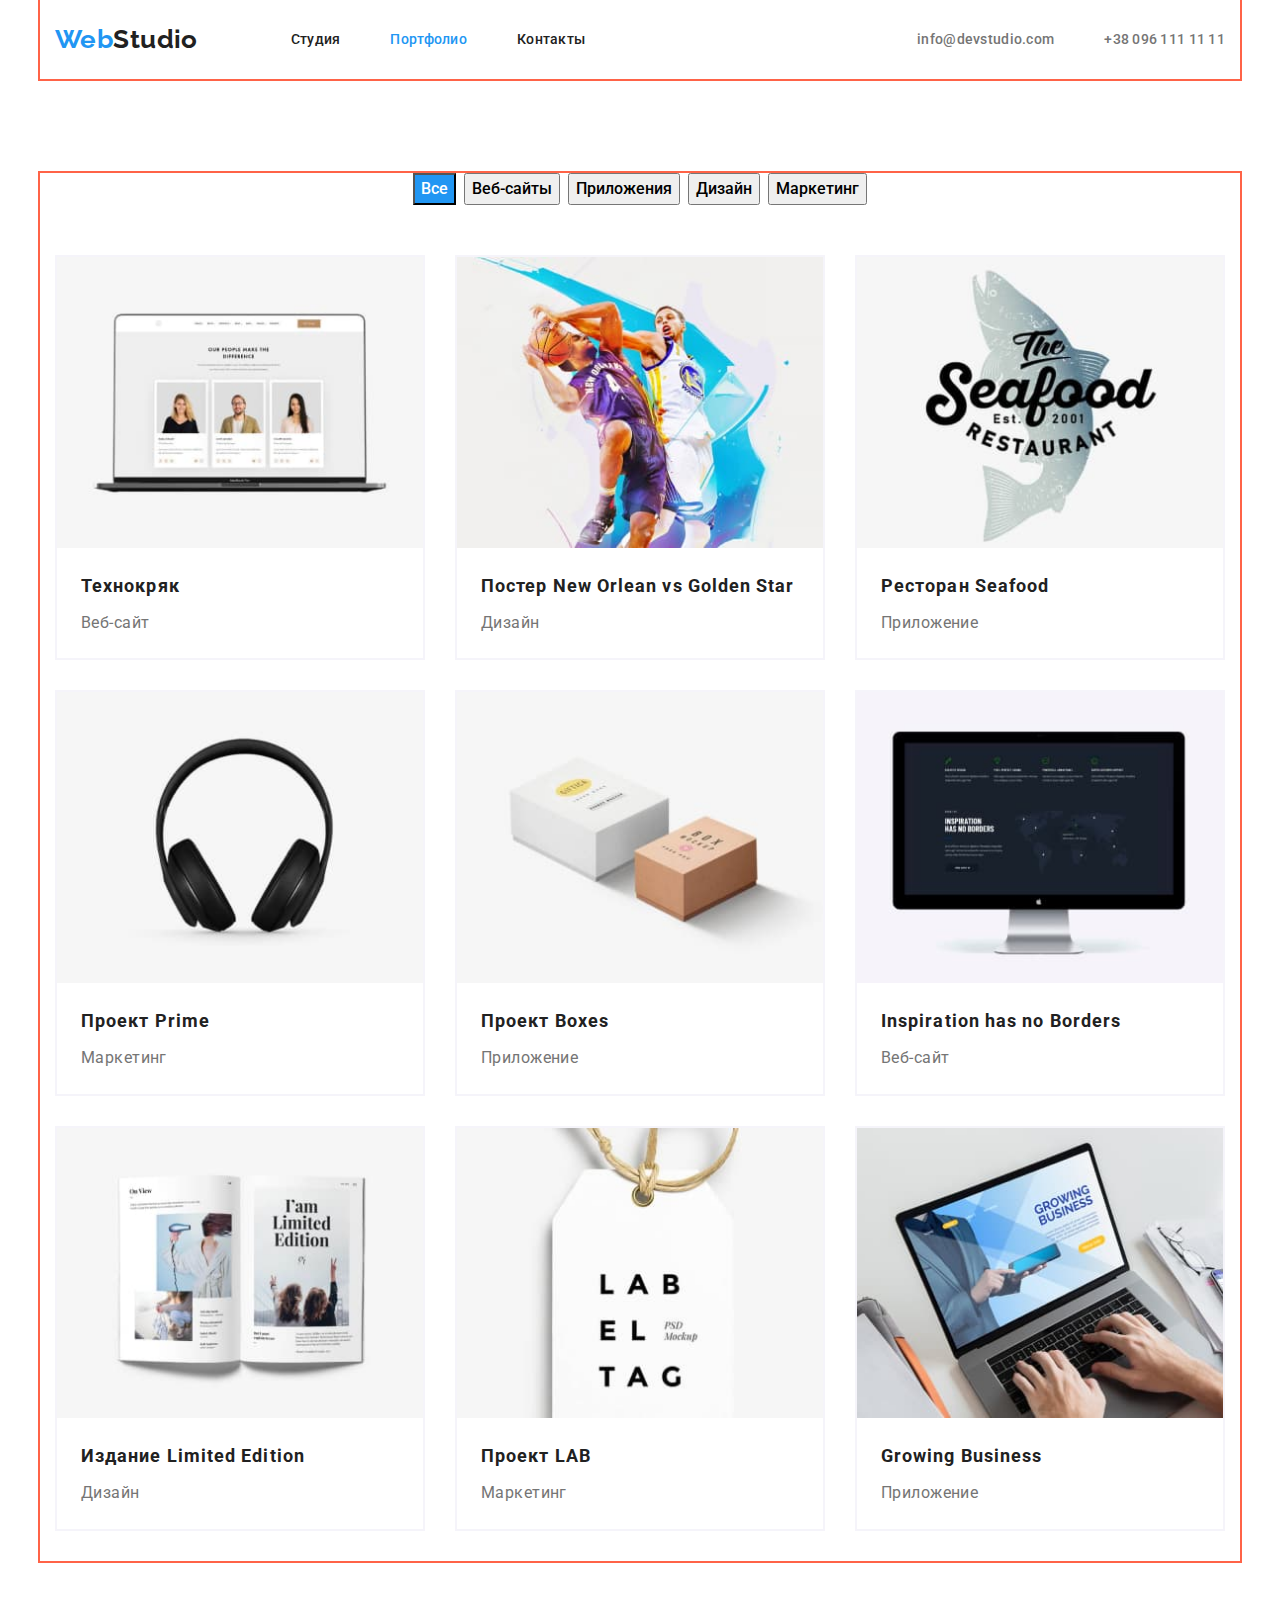
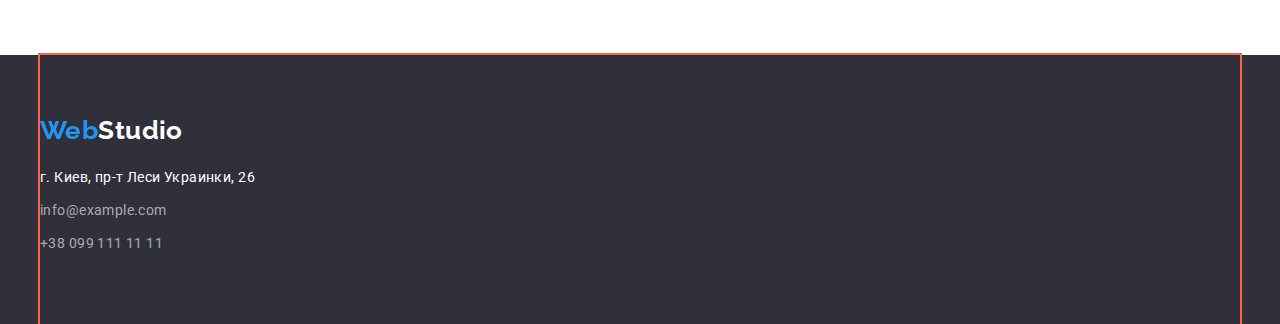
==== portfolio.html @ 0b4ef123 "hw4" ====
<!DOCTYPE html>
<html lang="ru">

<head>
    <meta charset="UTF-8">
    <meta http-equiv="X-UA-Compatible" content="IE=edge">
    <meta name="viewport" content="width=device-width, initial-scale=1.0">
    <link rel="preconnect" href="https://fonts.googleapis.com">
    <link rel="preconnect" href="https://fonts.gstatic.com" crossorigin>
    <link href="https://fonts.googleapis.com/css2?family=Raleway:wght@700&family=Roboto:wght@400;500;700&display=swap"
        rel="stylesheet">
    <link rel="stylesheet" type="text/css" href="./css/normalize.css" />
    <link rel="stylesheet" type="text/css" href="./css/styles.css" />
    <title>Project</title>

</head>

<body>
    <header>
        <div class="container headers">
            <nav class="main-nav">
                <a class="logo" href="./index.html"><span class="logo first">Web</span>Studio</a>
                <ul class="header-list list">
                    <li class="list">
                        <a class="nav-link" href="./index.html">Студия</a>
                    </li>
                    <li class="list">
                        <a class="nav-link link-active" href="./portfolio.html">Портфолио</a>
                    </li>
                    <li class="list">
                        <a class="nav-link" href="#contacts">Контакты</a>
                    </li>
                </ul>
            </nav>
            <ul class="header-link list">
                <li class="list">
                    <a class="contact-link" href="mailto:info@devstudio.com">info@devstudio.com</a>
                </li>
                <li class="list">
                    <a class="contact-link" href="tel:+380961111111">+38 096 111 11 11</a>
                </li>
            </ul>
        </div>
    </header>
    <main>
        <section class="section">
            <div class="container">
                <h1 class="visually-hidden">Наши проекты</h1>
                <ul class="portfolio-list list">
                    <li class="portfolio-margin"><button class="btn-portfolio all btn-portfolio-active"
                            type="button">Все</button></li>
                    <li class="portfolio-margin"><button class="btn-portfolio web" type="button">Веб-сайты</button>
                    </li>
                    <li class="portfolio-margin"><button class="btn-portfolio app" type="button">Приложения</button>
                    </li>
                    <li class="portfolio-margin"><button class="btn-portfolio design" type="button">Дизайн</button>
                    </li>
                    <li class="portfolio-margin"><button class="btn-portfolio marketing"
                            type="button">Маркетинг</button></li>
                </ul>
                <ul class="project list">
                    <li class="project-list">
                        <img class="portfolio pic" src="./images/img.jpg" alt="Веб-сайт" />
                        <div class="project-content">
                            <h2 class="portfolio-title">Технокряк</h2>
                            <p class="portfolio-discription">Веб-сайт</p>
                        </div>
                    </li>
                    <li class="project-list">
                        <img class="portfolio pic" src="./images/img2.jpg" alt="Дизайн" />
                        <div class="project-content">
                            <h2 class="portfolio-title">Постер New Orlean vs Golden Star</h2>
                            <p class="portfolio-discription">Дизайн</p>
                        </div>
                    </li>
                    <li class="project-list">
                        <img class="portfolio pic" src="./images/img3.jpg" alt="Приложение" />
                        <div class="project-content">
                            <h2 class="portfolio-title">Ресторан Seafood</h2>
                            <p class="portfolio-discription">Приложение</p>
                        </div>
                    </li>
                    <li class="project-list">
                        <img class=" portfolio pic" src="./images/img4.jpg" alt="Маркетинг" />
                        <div class="project-content">
                            <h2 class="portfolio-title">Проект Prime</h2>
                            <p class="portfolio-discription">Маркетинг</p>
                        </div>
                    <li class="project-list">
                        <img class="portfolio pic" src="./images/img5.jpg" alt="Приложение" />
                        <div class="project-content">
                            <h2 class="portfolio-title">Проект Boxes</h2>
                            <p class="portfolio-discription">Приложение</p>
                        </div>
                    </li>
                    <li class="project-list">
                        <img class="portfolio pic" src="./images/img6.jpg" alt="Веб-сайт" />
                        <div class="project-content">
                            <h2 class="portfolio-title">Inspiration has no Borders</h2>
                            <p class="portfolio-discription">Веб-сайт</p>
                        </div>
                    </li>
                    <li class="project-list">
                        <img class="portfolio pic" src="./images/img7.jpg" alt="Дизайн" />
                        <div class="project-content">
                            <h2 class="portfolio-title">Издание Limited Edition</h2>
                            <p class="portfolio-discription">Дизайн</p>
                        </div>
                    </li>
                    <li class="project-list">
                        <img class="portfolio pic" src="./images/img8.jpg" alt="Дизайн" />
                        <div class="project-content">
                            <h2 class="portfolio-title">Проект LAB</h2>
                            <p class="portfolio-discription">Маркетинг</p>
                        </div>
                    </li>
                    <li class="project-list">
                        <img class="portfolio pic" src="./images/img9.jpg" alt="Приложение" />
                        <div class="project-content">
                            <h2 class="portfolio-title">Growing Business</h2>
                            <p class="portfolio-discription">Приложение</p>
                        </div>
                    </li>
                </ul>
            </div>
        </section>
    </main>
    <footer id="contacts">
        <div class="container footer">
            <a class="logo white" href="./index.html"><span class="logo first">Web</span>Studio</a>
            <ul class="contact list">
                <li class="footer-list"><a class="contact-map" href="https://goo.gl/maps/8DTcKhsca9sqMdtq7"
                        target="_blank" rel="noopener nofollow noreferrer">
                        г. Киев, пр-т Леси Украинки, 26</a></li>
                <li class="footer-list"><a class="contact-footer" href="mailto:info@example.com">info@example.com</a>
                </li>
                <li class="footer-list"><a class="contact-footer" href="tel:+380991111111">+38 099 111 11 11</a></li>
            </ul>
        </div>
    </footer>
</body>

</html>
---- css/styles.css ----
:root {
    --main-color: rgb(33, 33, 33);
    --secondary-color: rgb(117, 117, 117);
    --white-color: rgb(255, 255, 255);
    --btn-color: rgb(33, 150, 243);
    --btn-secondary-color: #F5F4FA;
    --btn-secondary-hover: rgb(33, 150, 243);
    --bg-gray-color: rgba(245, 244, 250, 1);
    --bg-black-color: rgb(47, 48, 58);
}

/* Загалні параметри css */
body {
    background-color: var(--white-color);
    color: var(--main-color);
    font-family: "Roboto", sans-serif;
    font-size: 14px;
    line-height: 1.14;
    letter-spacing: 0.03em;
}

/* стандарти для всіх заголовків */
h1,
h2,
h3,
h4,
h5,
h6,
p {
    margin: 0;
}

/* Обязательный аттрибут для паддингов */
html {
    box-sizing: border-box;
}

*,
*::after,
*::before {
    box-sizing: inherit;
}

/* Класс для обнуления базовых свойств у списков (ul) */
.list {
    list-style: none;
    padding-left: 0;
    margin: 0;
}

/* Класс для обнуления базовых свойств у ссылок */
.link {
    text-decoration: none;
    color: inherit;
}

/* Свойства для корректного отображения картинок */
img {
    display: block;
    max-width: 100%;
    height: auto;
}

/* Свойства для обнуления курсива у address */
address {
    font-style: normal;
}

/* скрывает тег */
.visually-hidden {
    position: absolute;
    width: 1px;
    height: 1px;
    margin: -1px;
    border: 0;
    padding: 0;
    white-space: nowrap;
    clip-path: inset(100%);
    clip: rect(0 0 0 0);
    overflow: hidden;
}

header a,
footer a {
    text-decoration: none;
}


/* navigation & logo WebStudio */
.logo {
    color: var(--main-color);
    font-family: 'Raleway', sans-serif;
    font-weight: 700;
    font-size: 26px;
    line-height: 1.20;
}

.logo:hover,
.logo:focus {
    color: none;
}

.white {
    display: inline-block;
    color: var(--white-color);
    margin-bottom: 20px;
}

.first {
    color: var(--btn-color);
}

.container {

    width: 1200px;
    margin: 0 auto;
    padding: 0 15px;
    outline: 2px solid tOmato;
}

.headers {
    display: flex;
    padding: 24px 15px;
}

.main-nav {
    display: flex;
    align-items: center;
}

/* значення для всіх - ul*/
.list {
    list-style-type: none;
    margin: 0;
    padding: 0;
}

/* -тег выравнивание контента  justify-content: space-between;}*/

.header-list {
    display: flex;
    margin-left: 93px;
}

.header-list .nav-link {
    font-weight: 500;
    line-height: 1.14;
    letter-spacing: 0.02em;
    color: var(--main-color);
}

.header-list .list+.list {
    margin-left: 50px;
}

.nav-link:hover,
.nav-link:focus {
    color: rgb(33, 150, 243);
}

/*HEADER - контактні данні в Хедері */
.header-link {
    display: flex;
    align-items: center;
    margin-left: auto;
    /* автоматично відкудує тег в право*/
}

.header-link .list+.list {
    margin-left: 50px;
}

/* Цвет активной страницы */

.nav-link.link-active {
    color: var(--btn-color);
}

.contact-link {
    margin: auto;
    font-weight: 500;
    line-height: 1.14;
    letter-spacing: 0.02em;
    text-decoration: none;
    color: rgb(117, 117, 117);
}

.contact-link:hover,
.contact-link:focus {
    color: rgb(33, 150, 243);
}

.section {
    padding: 94px 0;
}

/* HERO  */
.section.hero {
    text-align: center;
    padding-bottom: 200px;
    padding-top: 200px;
    background-color: #2F303A;
    /*    outline: 1px solid red; - Линия подчеркивает весь контейнер*/
}

.hero-padd {
    margin: 0 auto;
    width: 700px;
}

.hero-title {
    font-weight: 900;
    font-size: 44px;
    letter-spacing: 0.06em;
    line-height: 1.36;
    text-transform: uppercase;
    color: var(--white-color);
    margin-bottom: 30px;
}

.hero-btn {
    min-width: 200px;
    color: var(--white-color);
    background-color: var(--btn-color);
    font-size: 16px;
    line-height: 1.87;
    letter-spacing: 0.06em;
    padding: 10px 32px;
    border-radius: 4px;
    border: none;
}

/* our project */

.advantage {
    display: flex;
}

.advantage-main {
    padding: 0px;
    display: flex;
    list-style-type: none;
    flex-wrap: nowrap;
}

.advantage-title {
    font-weight: 700;
    line-height: 1.14;
    text-transform: uppercase;
    padding-bottom: 10px;
}

.advantage-padding {
    width: 270px;
}

.advantage-padding:not(:last-child) {
    margin-right: 30px;
}

.advantage-discription {
    color: var(--secondary-color);
    font-weight: 400;
    line-height: 1.7;
    text-transform: none;
}

.advantage-padding {
    justify-content: space-around;

}

/* Приемущества */
.section.about {
    padding-top: 0px;
}

.section-title {
    font-size: 36px;
    line-height: 1.16;
    text-align: center;
}

.pictures-line {
    display: flex;
    list-style-type: none;
    margin: 0 auto;
    justify-content: space-between;
    padding: 0;
}

/* Блок - команда */
.section.team {
    background-color: var(--bg-gray-color);
}

.team-list {
    display: flex;
    justify-content: space-between;
}

.team-name {
    margin-bottom: 10px;
    font-weight: 500;
    font-size: 16px;
    text-align: center;
    line-height: 1.19;
}

.team-description {
    color: var(--secondary-color);
    font-size: 16px;
    line-height: 1.19;
    text-align: center;
}

.team-decor {
    margin-right: 30px;
    box-shadow: 0px 2px 1px rgb(0 0 0 / 20%);
}

.team-decor:last-child {
    margin-right: 0;
}

.team-border {
    background-color: #fff;
    border-radius: 0px 0px 4px 4px;
    line-height: 1.1;
    height: 100px;
    padding: 30px;
}

.team.photo {
    height: 260px;
    width: 270px;
    border-radius: 0px;
    margin-right: 30px;
}

/* футер */

footer {
    background-color: var(--bg-black-color);
}

.footer {
    padding: 60px 0;
}

.footer>.logo {
    margin: 0 0 20px 0;
}

.footer-list:not(last-child) {
    margin-bottom: 9px;
}


/* portfolio main*/
/* кнопки*/

.btn-portfolio {
    font-weight: 500;
    font-size: 16px;
    line-height: 1.62;
    text-align: center;
    color: rgb(0, 0, 0);
    cursor: pointer;
}

.portfolio-list {
    display: flex;
    justify-content: center;
    font-weight: 500;
    line-height: 1.6;
    margin-bottom: 50px;
    text-align: center;
    list-style-type: none;
}

.portfolio-margin:not(:last-child) {
    margin-right: 8px;
}

.project {
    display: flex;
    flex-wrap: wrap;
    list-style-type: none;
}

.project-list {
    width: 370px;
    background: var(--white-color);
    border: 2px solid var(--btn-secondary-color);
    margin-bottom: 30px;
    margin-right: 30px;
}

.project-list:nth-child(3n) {
    margin-right: 0px;
}

.btn-portfolio:hover,
.btn-portfolio:focus {
    font-weight: 500;
    font-size: 16px;
    line-height: 1.62;
    text-align: center;
    color: rgb(255, 255, 255);
    background-color: rgb(33, 150, 243);
}

.contact-map {
    font-weight: 400;
    line-height: 1.71;
    color: rgb(255, 255, 255);
}

.contact-footer {
    font-weight: 400;
    line-height: 1.7;
    color: rgba(255, 255, 255, 0.6);
}

.contact-footer:hover,
.contact-footer:focus {
    color: rgb(33, 150, 243);
}

/* Портфолио main */
.portfolio {
    width: 370px;
}

/* Активний фільтр */

.btn-portfolio-active {
    color: var(--white-color);
    background-color: var(--btn-color);
}

.portfolio-title {
    font-weight: 700;
    font-size: 18px;
    line-height: 2;
    letter-spacing: 0.06em;
    margin-bottom: 4px;
}

.project-content {
    padding: 20px 24px;
}

.portfolio-discription {
    font-weight: 400;
    font-size: 16px;
    line-height: 1.9;
    color: #757575;
}
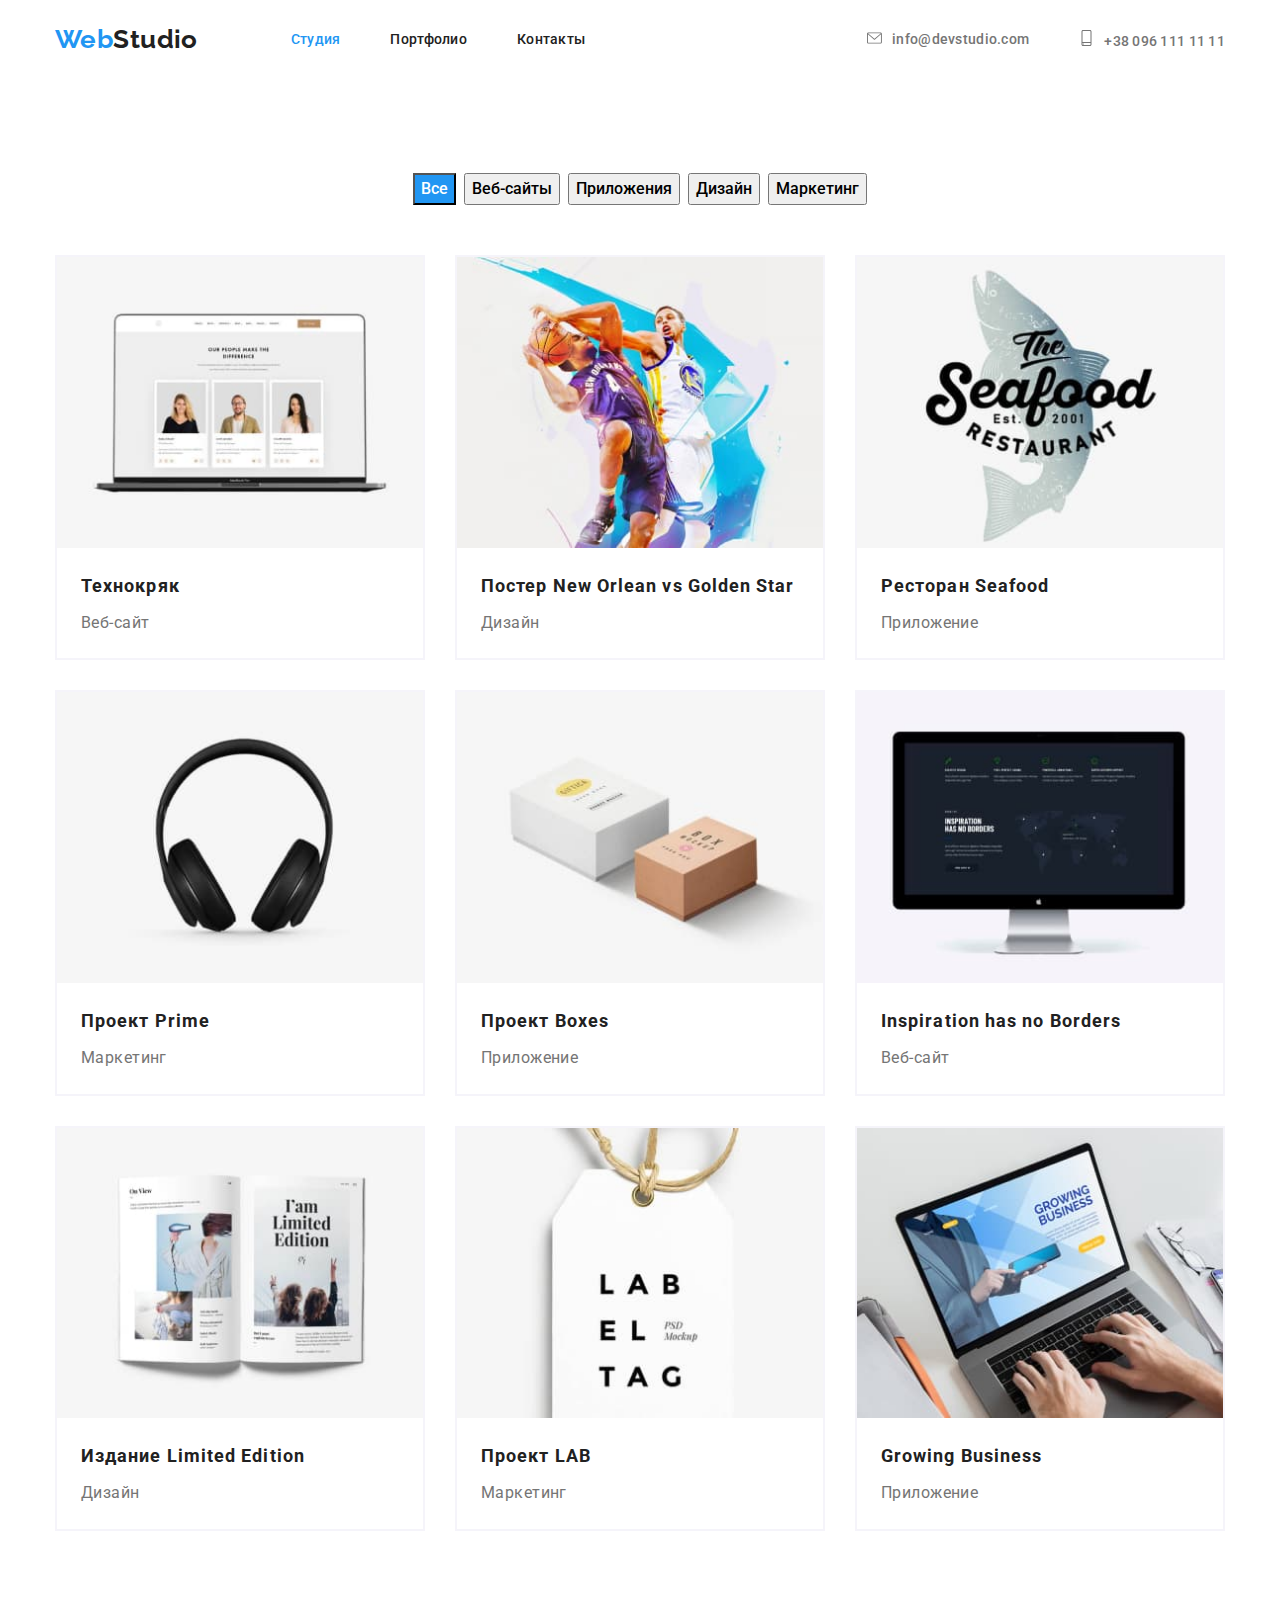
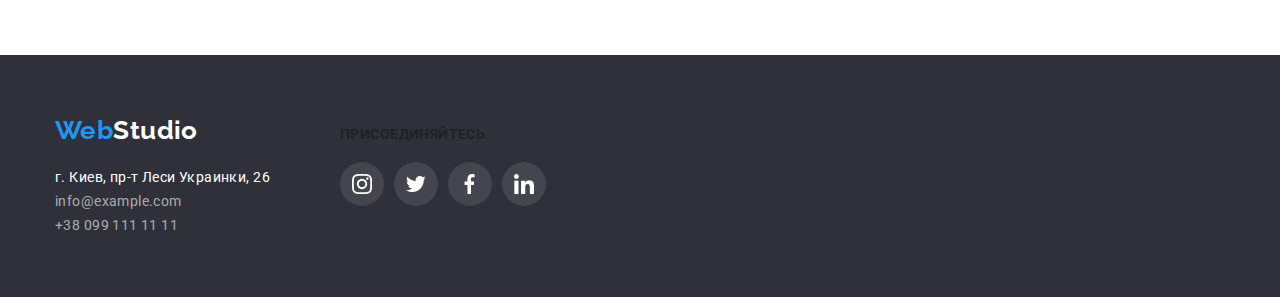
==== commit 54c88053: "hw4 end" ====
--- a/portfolio.html
+++ b/portfolio.html
@@ -22,10 +22,10 @@
                 <a class="logo" href="./index.html"><span class="logo first">Web</span>Studio</a>
                 <ul class="header-list list">
                     <li class="list">
-                        <a class="nav-link" href="./index.html">Студия</a>
+                        <a class="nav-link link-active" href="./index.html">Студия</a>
                     </li>
                     <li class="list">
-                        <a class="nav-link link-active" href="./portfolio.html">Портфолио</a>
+                        <a class="nav-link" href="./portfolio.html">Портфолио</a>
                     </li>
                     <li class="list">
                         <a class="nav-link" href="#contacts">Контакты</a>
@@ -34,10 +34,16 @@
             </nav>
             <ul class="header-link list">
                 <li class="list">
-                    <a class="contact-link" href="mailto:info@devstudio.com">info@devstudio.com</a>
+                    <a class="contact-link" href="mailto:info@devstudio.com">
+                        <svg class="mail">
+                            <use href="./images/icons2/symbol-defs.svg#email"></use>
+                        </svg>info@devstudio.com</a>
                 </li>
                 <li class="list">
-                    <a class="contact-link" href="tel:+380961111111">+38 096 111 11 11</a>
+                    <a class="contact-link" border="0" href="tel:+380961111111">
+                        <svg class="phone">
+                            <use href="./images/icons2/symbol-defs.svg#smartphone"></use>
+                        </svg>+38 096 111 11 11</a>
                 </li>
             </ul>
         </div>
@@ -125,17 +131,55 @@
             </div>
         </section>
     </main>
-    <footer id="contacts">
-        <div class="container footer">
-            <a class="logo white" href="./index.html"><span class="logo first">Web</span>Studio</a>
-            <ul class="contact list">
-                <li class="footer-list"><a class="contact-map" href="https://goo.gl/maps/8DTcKhsca9sqMdtq7"
-                        target="_blank" rel="noopener nofollow noreferrer">
-                        г. Киев, пр-т Леси Украинки, 26</a></li>
-                <li class="footer-list"><a class="contact-footer" href="mailto:info@example.com">info@example.com</a>
-                </li>
-                <li class="footer-list"><a class="contact-footer" href="tel:+380991111111">+38 099 111 11 11</a></li>
-            </ul>
+    <footer id="contacts" class="footer">
+        <div class="container flexbox">
+            <div class="footer-contacts">
+                <a class="logo white" href="./index.html"><span class="logo first">Web</span>Studio</a>
+                <ul class="contact list">
+                    <li class="footer-list"><a class="contact-map" href="https://goo.gl/maps/8DTcKhsca9sqMdtq7"
+                            target="_blank" rel="noopener nofollow noreferrer">
+                            г. Киев, пр-т Леси Украинки, 26</a></li>
+                    <li class="footer-list"><a class="contact-footer"
+                            href="mailto:info@example.com">info@example.com</a>
+                    </li>
+                    <li class="footer-list"><a class="contact-footer" href="tel:+380991111111">+38 099 111 11 11</a>
+                    </li>
+                </ul>
+            </div>
+            <div class="footer-icons-link">
+                <h2 class="footer-title">присоединяйтесь</h2>
+                <ul class="footer-ul  list">
+                    <li class="footer-second">
+                        <a href="" class="footer-icons">
+                            <svg class="footer-icons2">
+                                <use href="./images/icons2/symbol-defs.svg#instagram"></use>
+                            </svg>
+                        </a>
+                    </li>
+                    <li class="footer-second">
+                        <a href="" class="footer-icons">
+                            <svg class="footer-icons2">
+                                <use href="./images/icons2/symbol-defs.svg#twitter"></use>
+                            </svg>
+                        </a>
+                    </li>
+                    <li class="footer-second">
+                        <a href="" class="footer-icons">
+                            <svg class="footer-icons2">
+                                <use href="./images/icons2/symbol-defs.svg#facebook"></use>
+                            </svg>
+                        </a>
+                    </li>
+                    <li class="footer-second">
+                        <a href="" class="footer-icons">
+                            <svg class="footer-icons2">
+                                <use href="./images/icons2/symbol-defs.svg#linkedin"></use>
+                            </svg>
+                        </a>
+                    </li>
+                </ul>
+                </h2>
+            </div>
         </div>
     </footer>
 </body>
--- a/css/styles.css
+++ b/css/styles.css
@@ -39,6 +39,12 @@
 *::after,
 *::before {
     box-sizing: inherit;
+}
+
+.svg {
+    fill: currentColor;
+    width: 106px;
+    height: 60px;
 }
 
 /* Класс для обнуления базовых свойств у списков (ul) */
@@ -87,6 +93,7 @@
 
 
 /* navigation & logo WebStudio */
+
 .logo {
     color: var(--main-color);
     font-family: 'Raleway', sans-serif;
@@ -115,7 +122,7 @@
     width: 1200px;
     margin: 0 auto;
     padding: 0 15px;
-    outline: 2px solid tOmato;
+    /* outline: 2px solid tOmato; */
 }
 
 .headers {
@@ -136,6 +143,21 @@
 }
 
 /* -тег выравнивание контента  justify-content: space-between;}*/
+.mail {
+    margin-right: 10px;
+    width: 15px;
+    height: 12px;
+    /* outline: 1px solid black; */
+    fill: currentColor;
+}
+
+.phone {
+    margin-right: 10px;
+    width: 15px;
+    height: 16px;
+    /* outline: 1px solid black; */
+    fill: currentColor;
+}
 
 .header-list {
     display: flex;
@@ -158,7 +180,8 @@
     color: rgb(33, 150, 243);
 }
 
-/*HEADER - контактні данні в Хедері */
+/*----------HEADER - контактні данні в Хедер--------*/
+
 .header-link {
     display: flex;
     align-items: center;
@@ -169,6 +192,29 @@
 .header-link .list+.list {
     margin-left: 50px;
 }
+
+
+
+/* 
+.phone>img:hover {
+    background-color:;
+} */
+
+/* .mail::before {
+    content: "";
+    width: 16px;
+    height: 12px;
+    background-color: black;
+    background-image: url(/images/header/mail.svg);
+}
+
+.phone::before {
+    content: "";
+    width: 16px;
+    height: 12px;
+    background-color: black;
+    background-image: url(/images/header/phone.svg);
+} */
 
 /* Цвет активной страницы */
 
@@ -194,12 +240,13 @@
     padding: 94px 0;
 }
 
-/* HERO  */
+/*---------------------HERO ----------------*/
 .section.hero {
     text-align: center;
     padding-bottom: 200px;
     padding-top: 200px;
-    background-color: #2F303A;
+    background-image: linear-gradient(to right, rgba(47, 48, 58, 0.8), rgba(47, 48, 58, 0.8)),
+        url("../images/background-img.jpg");
     /*    outline: 1px solid red; - Линия подчеркивает весь контейнер*/
 }
 
@@ -219,6 +266,8 @@
 }
 
 .hero-btn {
+    font-family: inherit;
+    font-family: 700;
     min-width: 200px;
     color: var(--white-color);
     background-color: var(--btn-color);
@@ -230,8 +279,7 @@
     border: none;
 }
 
-/* our project */
-
+/*--------------------- our project ----------------*/
 .advantage {
     display: flex;
 }
@@ -244,19 +292,43 @@
 }
 
 .advantage-title {
+    font-size: 14px;
     font-weight: 700;
     line-height: 1.14;
     text-transform: uppercase;
-    padding-bottom: 10px;
-}
-
-.advantage-padding {
+    margin-bottom: 10px;
+}
+
+.svg {
+    padding: 25 102;
+    fill: currentColor;
+    width: 106;
+    height: 60;
+}
+
+.svg-container {
+    /* DIV - icons*/
+    display: flex;
+    justify-content: center;
+    align-items: center;
     width: 270px;
+    height: 120px;
+    background: #F5F4FA;
+    border-radius: 4px;
+    margin-bottom: 30px;
+}
+
+.svg-icons {
+    /* Li - icons */
+    width: 65px;
+    height: 70px;
+    margin: 25 auto;
 }
 
 .advantage-padding:not(:last-child) {
     margin-right: 30px;
 }
+
 
 .advantage-discription {
     color: var(--secondary-color);
@@ -266,11 +338,14 @@
 }
 
 .advantage-padding {
-    justify-content: space-around;
-
-}
-
-/* Приемущества */
+    width: 270px;
+}
+
+.centr {
+    text-align: center;
+}
+
+/*--------------------- ABOUT  ----------------*/
 .section.about {
     padding-top: 0px;
 }
@@ -279,6 +354,7 @@
     font-size: 36px;
     line-height: 1.16;
     text-align: center;
+    margin-bottom: 50px;
 }
 
 .pictures-line {
@@ -289,14 +365,59 @@
     padding: 0;
 }
 
-/* Блок - команда */
+.team-li-li {
+    display: flex;
+}
+
+/*--------------------- Блок - команда ----------------*/
+
 .section.team {
     background-color: var(--bg-gray-color);
 }
 
+.team-container {
+    display: flex;
+    align-items: center;
+    padding-top: 16px;
+}
+
+.team-link {
+    display: flex;
+    justify-content: center;
+    align-items: center;
+    padding: 0;
+    border: none;
+    margin-right: 10px;
+    width: 44px;
+    height: 44px;
+    background-color: white;
+}
+
+.team-ling:last-child {
+    margin-right: 0px;
+}
+
+.team-link:hover {
+    background-color: #2196F3;
+    border-radius: 50%;
+
+}
+
+.team-icons {
+    width: 20px;
+    height: 20px;
+    border: none;
+    fill: gray;
+}
+
+.team-link:hover .team-icons {
+    fill: white;
+}
+
 .team-list {
     display: flex;
-    justify-content: space-between;
+    align-items: center;
+    justify-content: center;
 }
 
 .team-name {
@@ -312,11 +433,13 @@
     font-size: 16px;
     line-height: 1.19;
     text-align: center;
+    margin-bottom: 16px;
 }
 
 .team-decor {
+    box-shadow: 0px 2px 1px rgb(0 0 0 / 20%);
     margin-right: 30px;
-    box-shadow: 0px 2px 1px rgb(0 0 0 / 20%);
+    max-width: 270px;
 }
 
 .team-decor:last-child {
@@ -327,8 +450,8 @@
     background-color: #fff;
     border-radius: 0px 0px 4px 4px;
     line-height: 1.1;
-    height: 100px;
     padding: 30px;
+    justify-content: center;
 }
 
 .team.photo {
@@ -338,22 +461,188 @@
     margin-right: 30px;
 }
 
-/* футер */
-
-footer {
-    background-color: var(--bg-black-color);
-}
+/* --------------------CLIENTS -------------- */
+.clients-title {
+    font-family: 'Roboto', sans-serif;
+    font-weight: 700;
+    font-size: 36px;
+    line-height: calc(42/36);
+    text-align: center;
+    letter-spacing: 0.03em;
+    margin-bottom: 50px;
+}
+
+.clients {
+    display: flex;
+    border: 0;
+}
+
+.border-logo {
+    display: flex;
+    justify-content: center;
+    align-items: center;
+    width: 100%;
+    height: 100%;
+    margin: 0px;
+    border: 2px;
+    border-color: rgba(175, 177, 184, 1);
+    border: 1px solid #AFB1B8;
+    border-radius: 4px;
+    color: #afb1b8;
+}
+
+/* .border-logo:not(:last-child) {
+    margin-right: 30px;
+} */
+
+.clients-list {
+    width: 170px;
+    height: 92px;
+    margin-right: 30px;
+}
+
+.clients-list:last-child {
+    margin-right: 0px;
+}
+
+.logo-size {
+    width: 106px;
+    height: 60px;
+    fill: currentColor;
+}
+
+.border-logo:hover,
+.border-logo:focus {
+    color: var(--btn-color);
+    border-color: var(--btn-color);
+}
+
+/*--------------------- футер ----------------*/
 
 .footer {
     padding: 60px 0;
+    background-color: var(--bg-black-color);
+}
+
+.flexbox {
+    display: flex;
+    align-items: baseline;
+}
+
+.footer-contacts {
+    margin-right: 70px;
 }
 
 .footer>.logo {
     margin: 0 0 20px 0;
 }
 
-.footer-list:not(last-child) {
+.footer-second {
+    display: flex;
+    justify-content: center;
+    align-items: center;
+    width: 44px;
+    height: 44px;
+}
+
+.footer-title {
+    margin-bottom: 20px;
+    font-style: normal;
+    font-weight: 700;
+    font-size: 14px;
+    line-height: calc(16/14);
+    letter-spacing: 0.03em;
+    text-transform: uppercase;
+}
+
+.footer-list::not(last-child) {
     margin-bottom: 9px;
+}
+
+.contact-second {
+    display: flex;
+}
+
+.footer-second {
+    display: flex;
+    justify-content: center;
+    align-items: center;
+}
+
+.footer-second:not(last-child) {
+    margin-right: 10px;
+}
+
+.footer-ul {
+    display: flex;
+}
+
+.footer-icons {
+    /* --- Ссылке добавили свойства---- */
+    display: flex;
+    justify-content: center;
+    align-items: center;
+    width: 44px;
+    height: 44px;
+    color: var(--white-color);
+    /* outline: 1px solid red; */
+    background: rgba(255, 255, 255, 0.1);
+    border-radius: 50%;
+}
+
+
+.footer-icons:hover,
+.footer-icons:focus {
+    background: #2196F3;
+}
+
+
+.footer-icons2 {
+    width: 20px;
+    height: 20px;
+    fill: currentColor;
+}
+
+/* .footer-icons-link --- Отдельный контейнер */
+
+/* ------------Footer - contacts ----------- */
+
+.contact-map {
+    font-weight: 400;
+    line-height: 1.71;
+    color: rgb(255, 255, 255);
+}
+
+.contact-footer {
+    font-weight: 400;
+    line-height: 1.7;
+    color: rgba(255, 255, 255, 0.6);
+}
+
+.contact-footer:hover,
+.contact-footer:focus {
+    color: rgb(33, 150, 243);
+}
+
+/* ------------Footer - contacts ----------- */
+
+/* .contact {}  Footer - на УЛ в первом ДИВЕ */
+
+.contact-map {
+    font-weight: 400;
+    line-height: 1.71;
+    color: rgb(255, 255, 255);
+}
+
+.contact-footer {
+    font-weight: 400;
+    line-height: 1.7;
+    color: rgba(255, 255, 255, 0.6);
+}
+
+.contact-footer:hover,
+.contact-footer:focus {
+    color: rgb(33, 150, 243);
 }
 
 
@@ -411,23 +700,6 @@
     background-color: rgb(33, 150, 243);
 }
 
-.contact-map {
-    font-weight: 400;
-    line-height: 1.71;
-    color: rgb(255, 255, 255);
-}
-
-.contact-footer {
-    font-weight: 400;
-    line-height: 1.7;
-    color: rgba(255, 255, 255, 0.6);
-}
-
-.contact-footer:hover,
-.contact-footer:focus {
-    color: rgb(33, 150, 243);
-}
-
 /* Портфолио main */
 .portfolio {
     width: 370px;
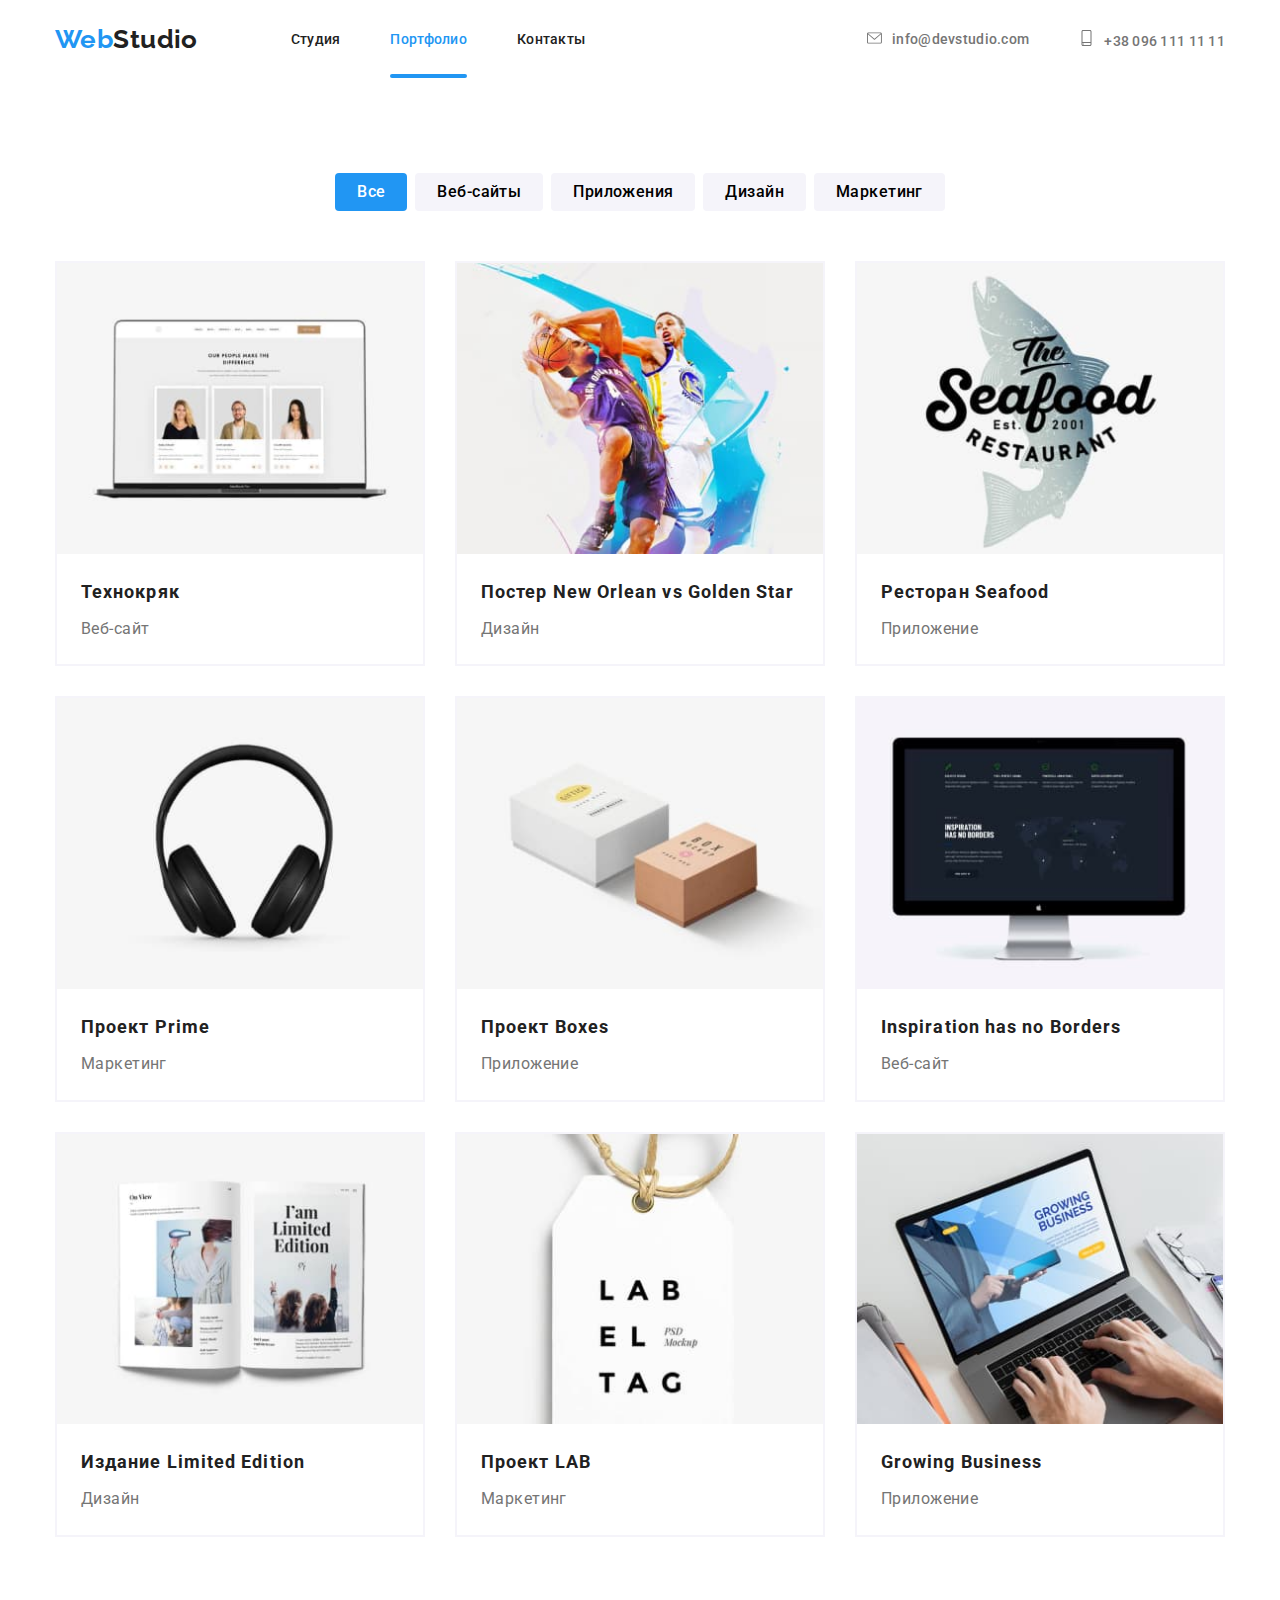
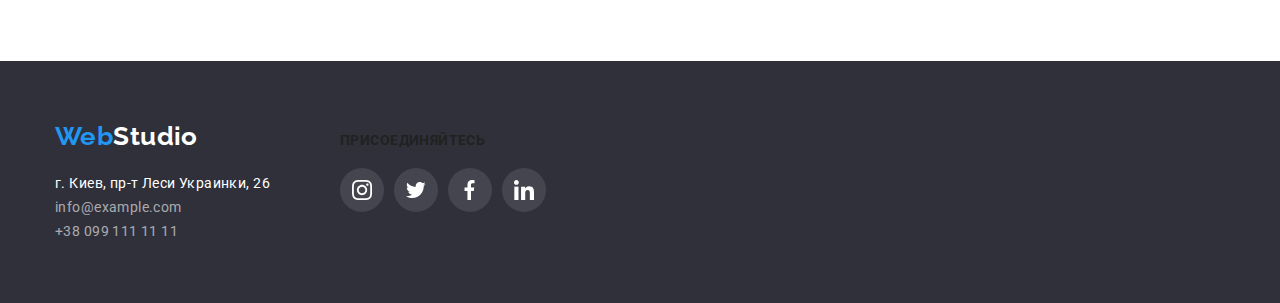
==== commit 3c18466a: "hw5" ====
--- a/portfolio.html
+++ b/portfolio.html
@@ -22,10 +22,10 @@
                 <a class="logo" href="./index.html"><span class="logo first">Web</span>Studio</a>
                 <ul class="header-list list">
                     <li class="list">
-                        <a class="nav-link link-active" href="./index.html">Студия</a>
+                        <a class="nav-link" href="./index.html">Студия</a>
                     </li>
                     <li class="list">
-                        <a class="nav-link" href="./portfolio.html">Портфолио</a>
+                        <a class="nav-link link-active" href="./portfolio.html">Портфолио</a>
                     </li>
                     <li class="list">
                         <a class="nav-link" href="#contacts">Контакты</a>
@@ -53,7 +53,7 @@
             <div class="container">
                 <h1 class="visually-hidden">Наши проекты</h1>
                 <ul class="portfolio-list list">
-                    <li class="portfolio-margin"><button class="btn-portfolio all btn-portfolio-active"
+                    <li class="portfolio-margin"><button class="btn-portfolio btn-portfolio-active"
                             type="button">Все</button></li>
                     <li class="portfolio-margin"><button class="btn-portfolio web" type="button">Веб-сайты</button>
                     </li>
@@ -66,62 +66,143 @@
                 </ul>
                 <ul class="project list">
                     <li class="project-list">
-                        <img class="portfolio pic" src="./images/img.jpg" alt="Веб-сайт" />
+                        <div class="test-hover">
+                            <img class="portfolio pic" src="./images/img.jpg" alt="Веб-сайт" />
+                            <div class="portfolio-hover">
+                                <p class="title-hover">Ресурс предлагает комплексные предложения с
+                                    разным уровнем функционала и сервисов.
+                                    Все это позволит посетителю получить
+                                    исчерпывающие сведения о компании или частном лице.
+                                </p>
+                            </div>
+                        </div>
                         <div class="project-content">
                             <h2 class="portfolio-title">Технокряк</h2>
                             <p class="portfolio-discription">Веб-сайт</p>
                         </div>
                     </li>
                     <li class="project-list">
-                        <img class="portfolio pic" src="./images/img2.jpg" alt="Дизайн" />
+                        <div class="test-hover">
+                            <img class="portfolio pic" src="./images/img2.jpg" alt="Дизайн" />
+                            <div class="portfolio-hover">
+                                <p class="title-hover">Ресурс предлагает комплексные предложения с
+                                    разным уровнем функционала и сервисов.
+                                    Все это позволит посетителю получить
+                                    исчерпывающие сведения о компании или частном лице.
+                                </p>
+                            </div>
+                        </div>
                         <div class="project-content">
                             <h2 class="portfolio-title">Постер New Orlean vs Golden Star</h2>
                             <p class="portfolio-discription">Дизайн</p>
                         </div>
                     </li>
                     <li class="project-list">
-                        <img class="portfolio pic" src="./images/img3.jpg" alt="Приложение" />
+                        <div class="test-hover">
+                            <img class="portfolio pic" src="./images/img3.jpg" alt="Приложение" />
+                            <div class="portfolio-hover">
+                                <p class="title-hover">Ресурс предлагает комплексные предложения с
+                                    разным уровнем функционала и сервисов.
+                                    Все это позволит посетителю получить
+                                    исчерпывающие сведения о компании или частном лице.
+                                </p>
+                            </div>
+                        </div>
                         <div class="project-content">
                             <h2 class="portfolio-title">Ресторан Seafood</h2>
                             <p class="portfolio-discription">Приложение</p>
                         </div>
                     </li>
                     <li class="project-list">
-                        <img class=" portfolio pic" src="./images/img4.jpg" alt="Маркетинг" />
+                        <div class="test-hover">
+                            <img class=" portfolio pic" src="./images/img4.jpg" alt="Маркетинг" />
+                            <div class="portfolio-hover">
+                                <p class="title-hover">Ресурс предлагает комплексные предложения с
+                                    разным уровнем функционала и сервисов.
+                                    Все это позволит посетителю получить
+                                    исчерпывающие сведения о компании или частном лице.
+                                </p>
+                            </div>
+                        </div>
                         <div class="project-content">
                             <h2 class="portfolio-title">Проект Prime</h2>
                             <p class="portfolio-discription">Маркетинг</p>
                         </div>
                     <li class="project-list">
-                        <img class="portfolio pic" src="./images/img5.jpg" alt="Приложение" />
+                        <div class="test-hover">
+                            <img class="portfolio pic" src="./images/img5.jpg" alt="Приложение" />
+                            <div class="portfolio-hover">
+                                <p class="title-hover">Ресурс предлагает комплексные предложения с
+                                    разным уровнем функционала и сервисов.
+                                    Все это позволит посетителю получить
+                                    исчерпывающие сведения о компании или частном лице.
+                                </p>
+                            </div>
+                        </div>
                         <div class="project-content">
                             <h2 class="portfolio-title">Проект Boxes</h2>
                             <p class="portfolio-discription">Приложение</p>
                         </div>
                     </li>
                     <li class="project-list">
-                        <img class="portfolio pic" src="./images/img6.jpg" alt="Веб-сайт" />
+                        <div class="test-hover">
+                            <img class="portfolio pic" src="./images/img6.jpg" alt="Веб-сайт" />
+                            <div class="portfolio-hover">
+                                <p class="title-hover">Ресурс предлагает комплексные предложения с
+                                    разным уровнем функционала и сервисов.
+                                    Все это позволит посетителю получить
+                                    исчерпывающие сведения о компании или частном лице.
+                                </p>
+                            </div>
+                        </div>
                         <div class="project-content">
                             <h2 class="portfolio-title">Inspiration has no Borders</h2>
                             <p class="portfolio-discription">Веб-сайт</p>
                         </div>
                     </li>
                     <li class="project-list">
-                        <img class="portfolio pic" src="./images/img7.jpg" alt="Дизайн" />
+                        <div class="test-hover">
+                            <img class="portfolio pic" src="./images/img7.jpg" alt="Дизайн" />
+                            <div class="portfolio-hover">
+                                <p class="title-hover">Ресурс предлагает комплексные предложения с
+                                    разным уровнем функционала и сервисов.
+                                    Все это позволит посетителю получить
+                                    исчерпывающие сведения о компании или частном лице.
+                                </p>
+                            </div>
+                        </div>
                         <div class="project-content">
                             <h2 class="portfolio-title">Издание Limited Edition</h2>
                             <p class="portfolio-discription">Дизайн</p>
                         </div>
                     </li>
                     <li class="project-list">
-                        <img class="portfolio pic" src="./images/img8.jpg" alt="Дизайн" />
+                        <div class="test-hover">
+                            <img class="portfolio pic" src="./images/img8.jpg" alt="Дизайн" />
+                            <div class="portfolio-hover">
+                                <p class="title-hover">Ресурс предлагает комплексные предложения с
+                                    разным уровнем функционала и сервисов.
+                                    Все это позволит посетителю получить
+                                    исчерпывающие сведения о компании или частном лице.
+                                </p>
+                            </div>
+                        </div>
                         <div class="project-content">
                             <h2 class="portfolio-title">Проект LAB</h2>
                             <p class="portfolio-discription">Маркетинг</p>
                         </div>
                     </li>
                     <li class="project-list">
-                        <img class="portfolio pic" src="./images/img9.jpg" alt="Приложение" />
+                        <div class="test-hover">
+                            <img class="portfolio pic" src="./images/img9.jpg" alt="Приложение" />
+                            <div class="portfolio-hover">
+                                <p class="title-hover">Ресурс предлагает комплексные предложения с
+                                    разным уровнем функционала и сервисов.
+                                    Все это позволит посетителю получить
+                                    исчерпывающие сведения о компании или частном лице.
+                                </p>
+                            </div>
+                        </div>
                         <div class="project-content">
                             <h2 class="portfolio-title">Growing Business</h2>
                             <p class="portfolio-discription">Приложение</p>
--- a/css/styles.css
+++ b/css/styles.css
@@ -7,6 +7,8 @@
     --btn-secondary-hover: rgb(33, 150, 243);
     --bg-gray-color: rgba(245, 244, 250, 1);
     --bg-black-color: rgb(47, 48, 58);
+    --cubic-bezier: cubic-bezier(0.4, 0, 0.2, 1);
+    --time-animation: 250ms;
 }
 
 /* Загалні параметри css */
@@ -164,7 +166,7 @@
     margin-left: 93px;
 }
 
-.header-list .nav-link {
+.nav-link {
     font-weight: 500;
     line-height: 1.14;
     letter-spacing: 0.02em;
@@ -179,6 +181,10 @@
 .nav-link:focus {
     color: rgb(33, 150, 243);
 }
+
+/* ------ підкреслення -------  */
+
+
 
 /*----------HEADER - контактні данні в Хедер--------*/
 
@@ -220,6 +226,22 @@
 
 .nav-link.link-active {
     color: var(--btn-color);
+    position: relative;
+}
+
+/* .li-active {
+} */
+
+.nav-link.link-active::after {
+    content: "";
+    position: absolute;
+    bottom: -31px;
+    left: 0px;
+    display: block;
+    width: 100%;
+    height: 4px;
+    background: #2196F3;
+    border-radius: 2px;
 }
 
 .contact-link {
@@ -245,7 +267,7 @@
     text-align: center;
     padding-bottom: 200px;
     padding-top: 200px;
-    background-image: linear-gradient(to right, rgba(47, 48, 58, 0.8), rgba(47, 48, 58, 0.8)),
+    background-image: linear-gradient(to right, rgba(47, 48, 58, 0.4), rgba(47, 48, 58, 0.4)),
         url("../images/background-img.jpg");
     /*    outline: 1px solid red; - Линия подчеркивает весь контейнер*/
 }
@@ -279,6 +301,9 @@
     border: none;
 }
 
+/* КНОПКА МАДАЛКА */
+.hero-btn:avtive {}
+
 /*--------------------- our project ----------------*/
 .advantage {
     display: flex;
@@ -367,6 +392,29 @@
 
 .team-li-li {
     display: flex;
+}
+
+.img-space {
+    position: relative;
+}
+
+.image-background {
+    position: absolute;
+    bottom: 0;
+    left: 0;
+
+    font-weight: 700;
+    font-size: 14px;
+    line-height: calc(16/14);
+    letter-spacing: 0.03em;
+    text-transform: uppercase;
+    display: flex;
+    justify-content: center;
+    align-items: center;
+    color: var(--white-color);
+    background-color: rgba(47, 48, 58, 0.8);
+    width: 100%;
+    height: 70px;
 }
 
 /*--------------------- Блок - команда ----------------*/
@@ -649,15 +697,6 @@
 /* portfolio main*/
 /* кнопки*/
 
-.btn-portfolio {
-    font-weight: 500;
-    font-size: 16px;
-    line-height: 1.62;
-    text-align: center;
-    color: rgb(0, 0, 0);
-    cursor: pointer;
-}
-
 .portfolio-list {
     display: flex;
     justify-content: center;
@@ -668,6 +707,22 @@
     list-style-type: none;
 }
 
+.btn-portfolio {
+    font-family: inherit;
+    font-style: normal;
+    font-weight: 500;
+    font-size: 16px;
+    line-height: 1.62;
+    letter-spacing: inherit;
+    text-align: center;
+    cursor: pointer;
+    background: #F5F4FA;
+    border-radius: 4px;
+    display: block;
+    padding: 6px 22px;
+    border: none;
+}
+
 .portfolio-margin:not(:last-child) {
     margin-right: 8px;
 }
@@ -679,6 +734,7 @@
 }
 
 .project-list {
+    position: relative;
     width: 370px;
     background: var(--white-color);
     border: 2px solid var(--btn-secondary-color);
@@ -701,8 +757,59 @@
 }
 
 /* Портфолио main */
+
+
+
+
+/* .portfolio::before {
+    content: "";
+    position: absolute;
+    top: 0;
+    left: 0;
+    width: 100%;
+    height: 100%;
+    background-color: rgba(33, 150, 243, 0.9);
+    opacity: 0;
+} */
+
+.test-hover {
+    /*=== DIV - контейнер загальний ===*/
+    position: relative;
+    overflow: hidden;
+}
+
 .portfolio {
     width: 370px;
+}
+
+.portfolio-hover {
+    /* === DIV  ===*/
+    position: absolute;
+    top: 0;
+    left: 0;
+    width: 100%;
+    height: 100%;
+    text-align: left;
+    background: rgba(33, 150, 243, 0.9);
+    padding: 63px 24px;
+    transform: translateY(101%);
+    transition: transform var(--time-animation) var(--cubic-bezier);
+    overflow: hidden;
+}
+
+.title-hover {
+    /* === Текст который на картинке будет ===*/
+    /* text-align: left; */
+    font-weight: 400;
+    font-size: 18px;
+    line-height: 1.56;
+    letter-spacing: 0.03em;
+    color: var(--white-color);
+}
+
+.project-list:hover .portfolio-hover,
+.project-list:focus .portfolio-hover {
+    transform: translateY(0);
 }
 
 /* Активний фільтр */
@@ -729,4 +836,31 @@
     font-size: 16px;
     line-height: 1.9;
     color: #757575;
+}
+
+.btn-active {
+    position: absolute;
+    top: 50%;
+    left: 50%;
+    min-width: 528px;
+    min-height: 581px;
+    background-color: var(--main-white-color);
+    border-radius: 4px;
+    box-shadow: 0px 1px 3px rgb(0 0 0 / 12%), 0px 1px 1px rgb(0 0 0 / 14%), 0px 2px 1px rgb(0 0 0 / 20%);
+    transform: translate(-50%, -50%) scale(1);
+    transition: transform var(--time-animation) var(--cubic-bezier);
+    outline: 2px solid red;
+}
+
+.btn-modal {
+    display: display;
+    position: absolute;
+    right: 0;
+    top: 0;
+    transform: translate(50%, -50%);
+    background-color: blue;
+    border-radius: 50%;
+
+    outline: 2px solid red;
+
 }